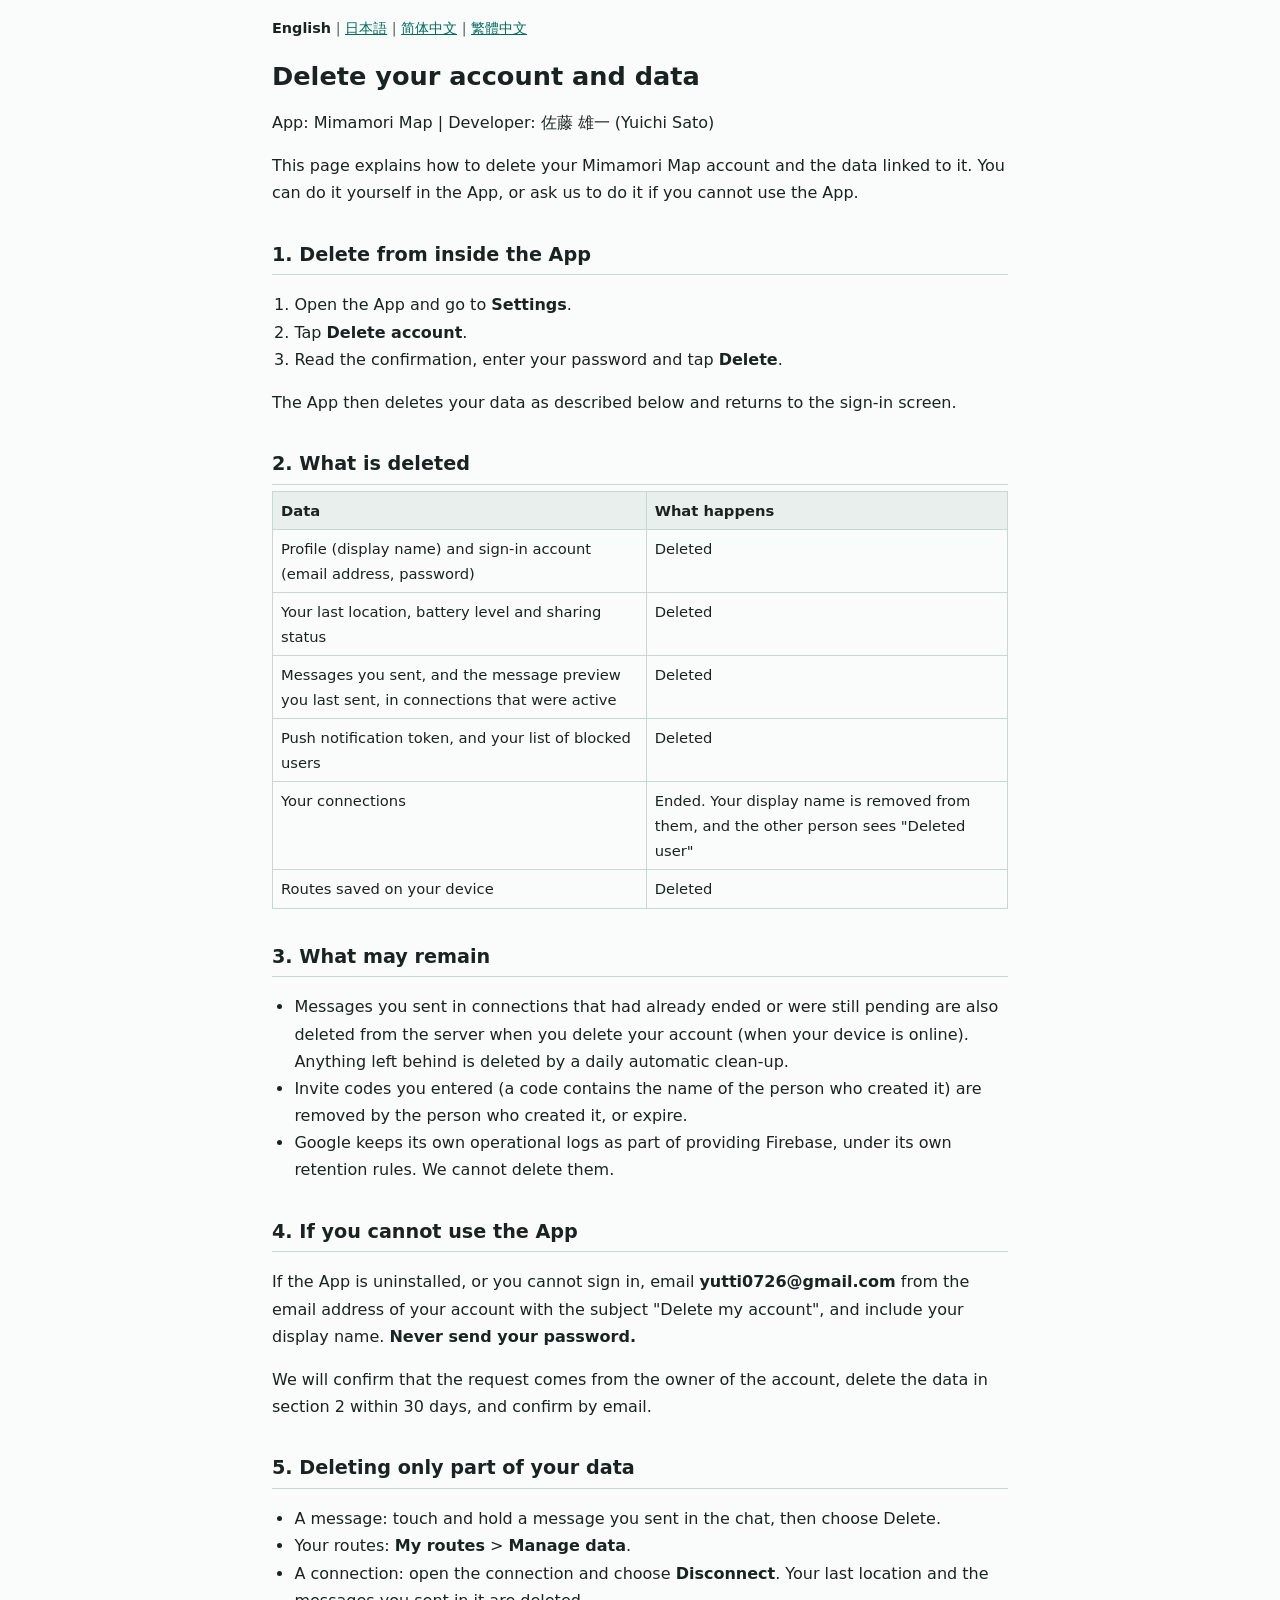
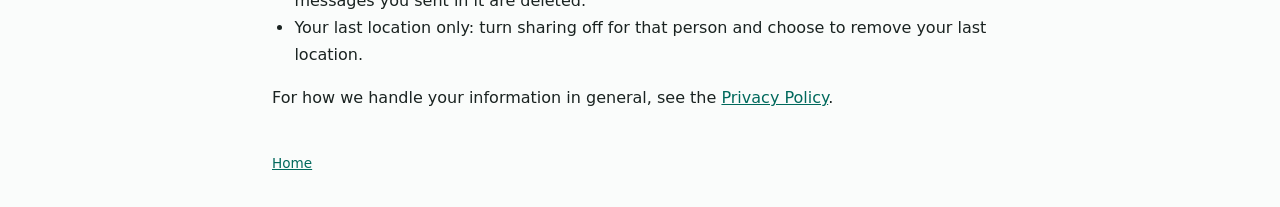
==== account-deletion/en.html @ e2a2310f "みまもりマップのプライバシーポリシーとアカウント削除のご案内を公開する(4 言語) Co-Authored-By: Claude Sonnet 5.5 <noreply@anthropic.com>" ====
<!doctype html>
<html lang="en">
<head>
<meta charset="utf-8">
<meta name="viewport" content="width=device-width, initial-scale=1">
<meta name="referrer" content="no-referrer">
<title>Delete your account and data - Mimamori Map</title>
<link rel="stylesheet" href="../style.css">
</head>
<body>
<header><nav class="lang" aria-label="Language"><span aria-current="page">English</span> | <a href="ja.html" hreflang="ja" lang="ja">日本語</a> | <a href="zh-CN.html" hreflang="zh-Hans" lang="zh-Hans">简体中文</a> | <a href="zh-TW.html" hreflang="zh-Hant" lang="zh-Hant">繁體中文</a></nav></header>
<main>

<h1>Delete your account and data</h1>
<p>App: Mimamori Map | Developer: 佐藤 雄一 (Yuichi Sato)</p>
<p>This page explains how to delete your Mimamori Map account and the data linked to it. You can do it yourself in the App, or ask us to do it if you cannot use the App.</p>
<h2>1. Delete from inside the App</h2>
<ol><li>Open the App and go to <strong>Settings</strong>.</li><li>Tap <strong>Delete account</strong>.</li><li>Read the confirmation, enter your password and tap <strong>Delete</strong>.</li></ol>
<p>The App then deletes your data as described below and returns to the sign-in screen.</p>
<h2>2. What is deleted</h2>
<div class="table-wrap"><table><thead><tr><th>Data</th><th>What happens</th></tr></thead><tbody><tr><td>Profile (display name) and sign-in account (email address, password)</td><td>Deleted</td></tr><tr><td>Your last location, battery level and sharing status</td><td>Deleted</td></tr><tr><td>Messages you sent, and the message preview you last sent, in connections that were active</td><td>Deleted</td></tr><tr><td>Push notification token, and your list of blocked users</td><td>Deleted</td></tr><tr><td>Your connections</td><td>Ended. Your display name is removed from them, and the other person sees &quot;Deleted user&quot;</td></tr><tr><td>Routes saved on your device</td><td>Deleted</td></tr></tbody></table></div>
<h2>3. What may remain</h2>
<ul><li>Messages you sent in connections that had already ended or were still pending are also deleted from the server when you delete your account (when your device is online). Anything left behind is deleted by a daily automatic clean-up.</li><li>Invite codes you entered (a code contains the name of the person who created it) are removed by the person who created it, or expire.</li><li>Google keeps its own operational logs as part of providing Firebase, under its own retention rules. We cannot delete them.</li></ul>
<h2>4. If you cannot use the App</h2>
<p>If the App is uninstalled, or you cannot sign in, email <strong>yutti0726@gmail.com</strong> from the email address of your account with the subject &quot;Delete my account&quot;, and include your display name. <strong>Never send your password.</strong></p>
<p>We will confirm that the request comes from the owner of the account, delete the data in section 2 within 30 days, and confirm by email.</p>
<h2>5. Deleting only part of your data</h2>
<ul><li>A message: touch and hold a message you sent in the chat, then choose Delete.</li><li>Your routes: <strong>My routes</strong> &gt; <strong>Manage data</strong>.</li><li>A connection: open the connection and choose <strong>Disconnect</strong>. Your last location and the messages you sent in it are deleted.</li><li>Your last location only: turn sharing off for that person and choose to remove your last location.</li></ul>
<p>For how we handle your information in general, see the <a href="../privacy/en.html">Privacy Policy</a>.</p>
</main>
<footer><a href="../index.html">Home</a></footer>
</body>
</html>
---- style.css ----
:root{color-scheme:light dark;--bg:#fafcfb;--fg:#1a2321;--muted:#52615d;--line:#c9d6d2;--accent:#00695c;--mark:#fff3b0;--markfg:#3a3000}
@media (prefers-color-scheme:dark){:root{--bg:#0e1514;--fg:#e2eceb;--muted:#9db0ab;--line:#2c3b38;--accent:#4db6ac;--mark:#5c4a00;--markfg:#fff3b0}}
body{margin:0;background:var(--bg);color:var(--fg);font:16px/1.7 system-ui,-apple-system,"Segoe UI","Hiragino Sans","Noto Sans CJK JP","Noto Sans CJK SC","Noto Sans CJK TC",sans-serif}
main,header,footer{max-width:46rem;margin:0 auto;padding:0 16px}
header{padding-top:16px}
h1{font-size:1.6rem;line-height:1.3;margin:1.2rem 0 .6rem}
h2{font-size:1.2rem;margin:2rem 0 .4rem;border-bottom:1px solid var(--line);padding-bottom:.2rem}
h3{font-size:1.05rem;margin:1.4rem 0 .2rem}
a{color:var(--accent)}
nav.lang{font-size:.9rem;color:var(--muted)}
nav.lang [aria-current]{font-weight:700;color:var(--fg)}
.table-wrap{overflow-x:auto}
table{border-collapse:collapse;width:100%;font-size:.92rem}
th,td{border:1px solid var(--line);padding:6px 8px;vertical-align:top;text-align:left}
th{background:color-mix(in srgb,var(--line) 35%,transparent)}
blockquote{margin:1rem 0;padding:.4rem 1rem;border-left:4px solid var(--accent);color:var(--muted)}
code{font-family:ui-monospace,Menlo,Consolas,monospace;font-size:.92em}
mark.todo{background:var(--mark);color:var(--markfg);padding:0 .2em;border-radius:3px}
.draft{background:var(--mark);color:var(--markfg);padding:8px 12px;border-radius:6px;margin:12px 0;font-size:.92rem}
ul,ol{padding-left:1.4rem}
footer{color:var(--muted);font-size:.85rem;padding-bottom:32px;margin-top:2.5rem}
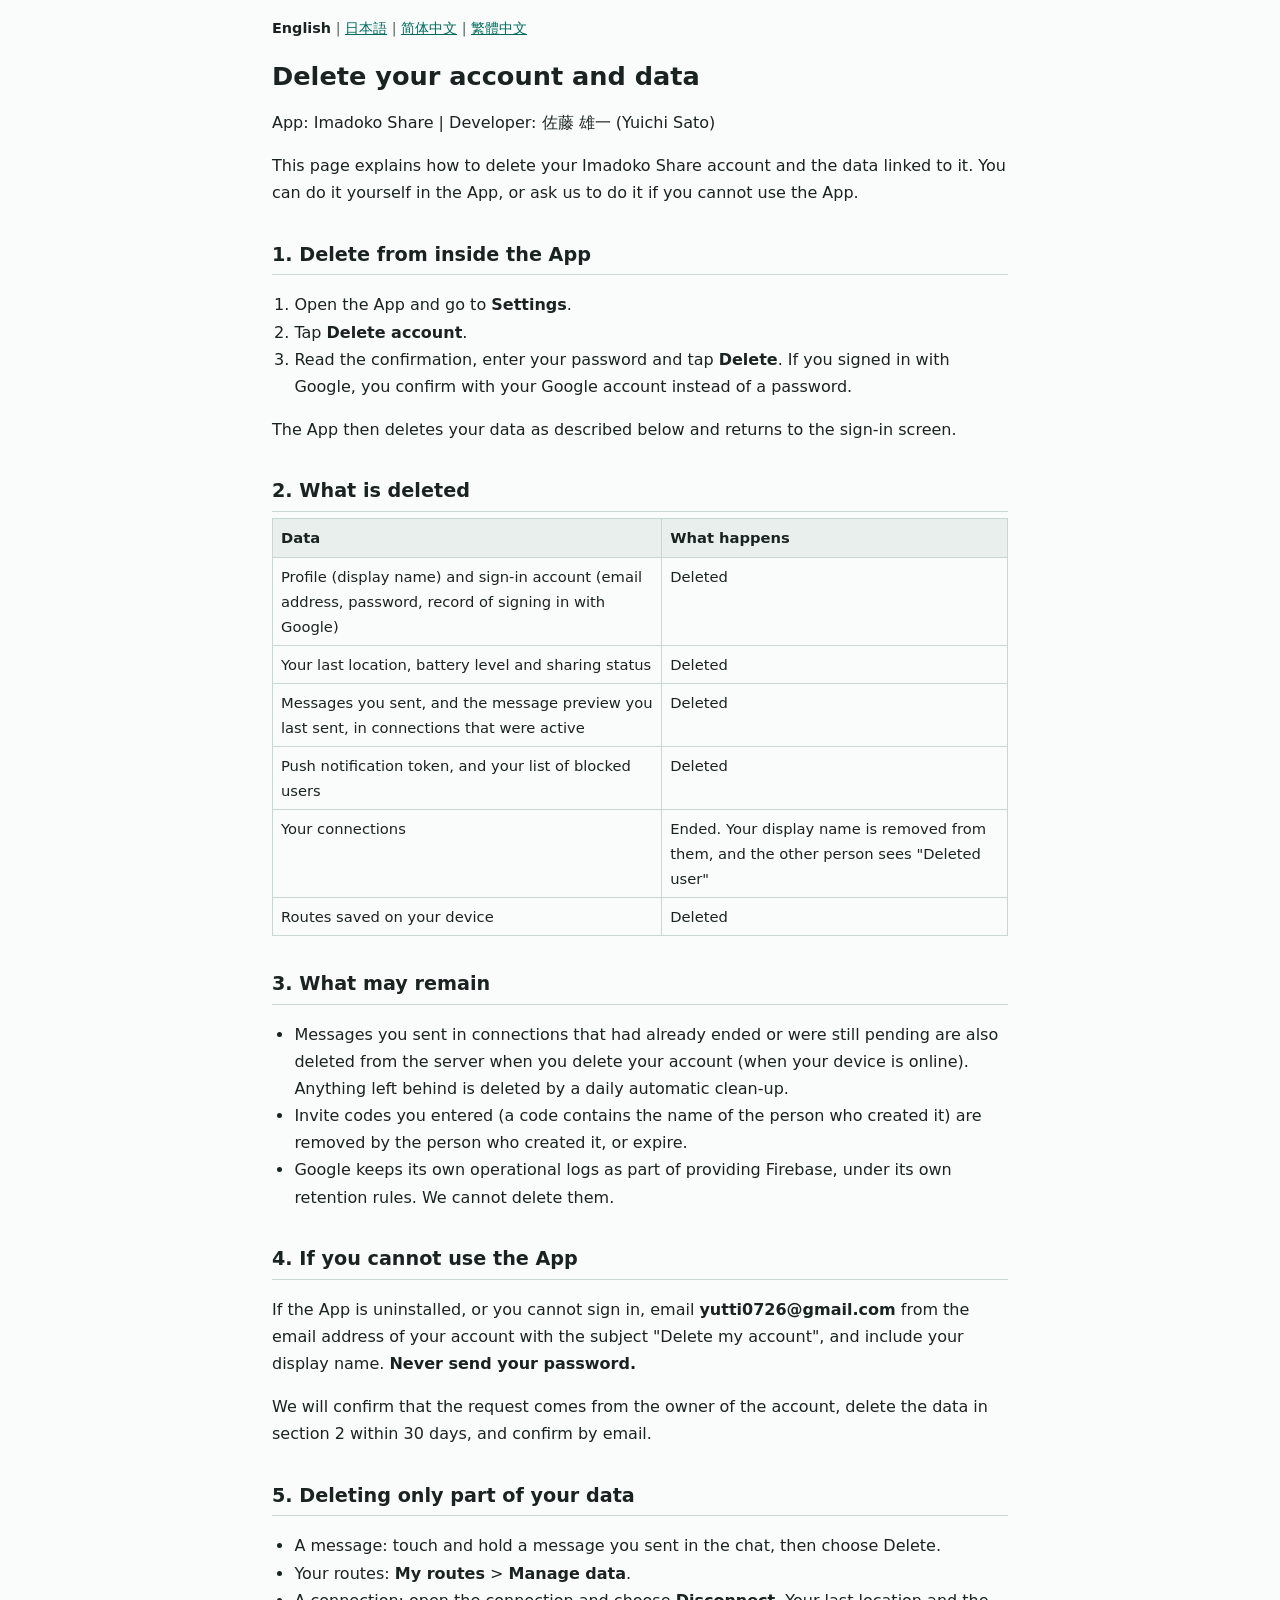
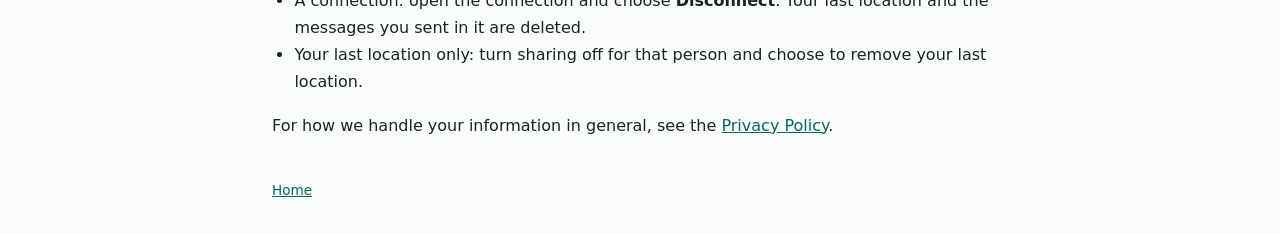
==== commit 7629a25c: "アプリ名を「いまどこシェア」に改め、Google でログインの説明を加える(4 言語) - アプリ名を、みまもりマップから、いまどこシェア(英語 Imadoko Share・簡体字 现在在哪儿・繁体字" ====
--- a/account-deletion/en.html
+++ b/account-deletion/en.html
@@ -4,7 +4,7 @@
 <meta charset="utf-8">
 <meta name="viewport" content="width=device-width, initial-scale=1">
 <meta name="referrer" content="no-referrer">
-<title>Delete your account and data - Mimamori Map</title>
+<title>Delete your account and data - Imadoko Share</title>
 <link rel="stylesheet" href="../style.css">
 </head>
 <body>
@@ -12,13 +12,13 @@
 <main>
 
 <h1>Delete your account and data</h1>
-<p>App: Mimamori Map | Developer: 佐藤 雄一 (Yuichi Sato)</p>
-<p>This page explains how to delete your Mimamori Map account and the data linked to it. You can do it yourself in the App, or ask us to do it if you cannot use the App.</p>
+<p>App: Imadoko Share | Developer: 佐藤 雄一 (Yuichi Sato)</p>
+<p>This page explains how to delete your Imadoko Share account and the data linked to it. You can do it yourself in the App, or ask us to do it if you cannot use the App.</p>
 <h2>1. Delete from inside the App</h2>
-<ol><li>Open the App and go to <strong>Settings</strong>.</li><li>Tap <strong>Delete account</strong>.</li><li>Read the confirmation, enter your password and tap <strong>Delete</strong>.</li></ol>
+<ol><li>Open the App and go to <strong>Settings</strong>.</li><li>Tap <strong>Delete account</strong>.</li><li>Read the confirmation, enter your password and tap <strong>Delete</strong>. If you signed in with Google, you confirm with your Google account instead of a password.</li></ol>
 <p>The App then deletes your data as described below and returns to the sign-in screen.</p>
 <h2>2. What is deleted</h2>
-<div class="table-wrap"><table><thead><tr><th>Data</th><th>What happens</th></tr></thead><tbody><tr><td>Profile (display name) and sign-in account (email address, password)</td><td>Deleted</td></tr><tr><td>Your last location, battery level and sharing status</td><td>Deleted</td></tr><tr><td>Messages you sent, and the message preview you last sent, in connections that were active</td><td>Deleted</td></tr><tr><td>Push notification token, and your list of blocked users</td><td>Deleted</td></tr><tr><td>Your connections</td><td>Ended. Your display name is removed from them, and the other person sees &quot;Deleted user&quot;</td></tr><tr><td>Routes saved on your device</td><td>Deleted</td></tr></tbody></table></div>
+<div class="table-wrap"><table><thead><tr><th>Data</th><th>What happens</th></tr></thead><tbody><tr><td>Profile (display name) and sign-in account (email address, password, record of signing in with Google)</td><td>Deleted</td></tr><tr><td>Your last location, battery level and sharing status</td><td>Deleted</td></tr><tr><td>Messages you sent, and the message preview you last sent, in connections that were active</td><td>Deleted</td></tr><tr><td>Push notification token, and your list of blocked users</td><td>Deleted</td></tr><tr><td>Your connections</td><td>Ended. Your display name is removed from them, and the other person sees &quot;Deleted user&quot;</td></tr><tr><td>Routes saved on your device</td><td>Deleted</td></tr></tbody></table></div>
 <h2>3. What may remain</h2>
 <ul><li>Messages you sent in connections that had already ended or were still pending are also deleted from the server when you delete your account (when your device is online). Anything left behind is deleted by a daily automatic clean-up.</li><li>Invite codes you entered (a code contains the name of the person who created it) are removed by the person who created it, or expire.</li><li>Google keeps its own operational logs as part of providing Firebase, under its own retention rules. We cannot delete them.</li></ul>
 <h2>4. If you cannot use the App</h2>
